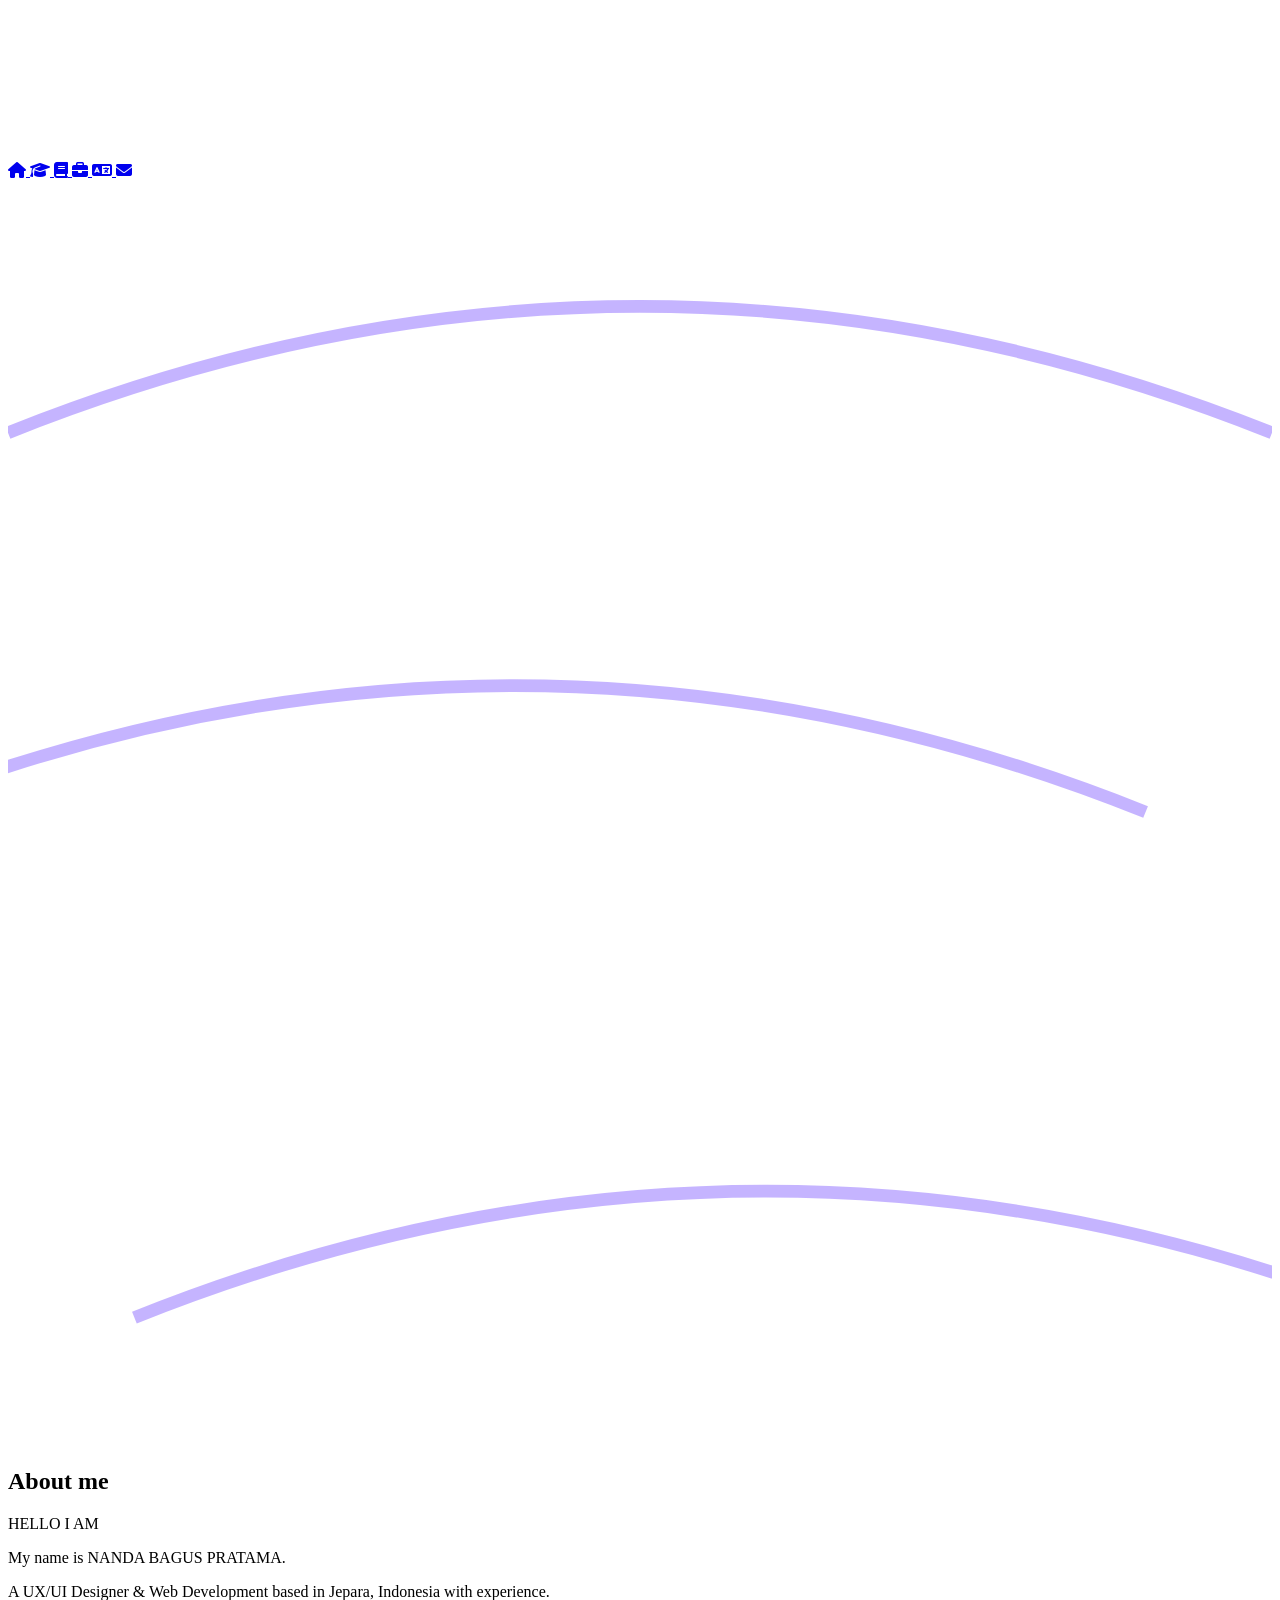
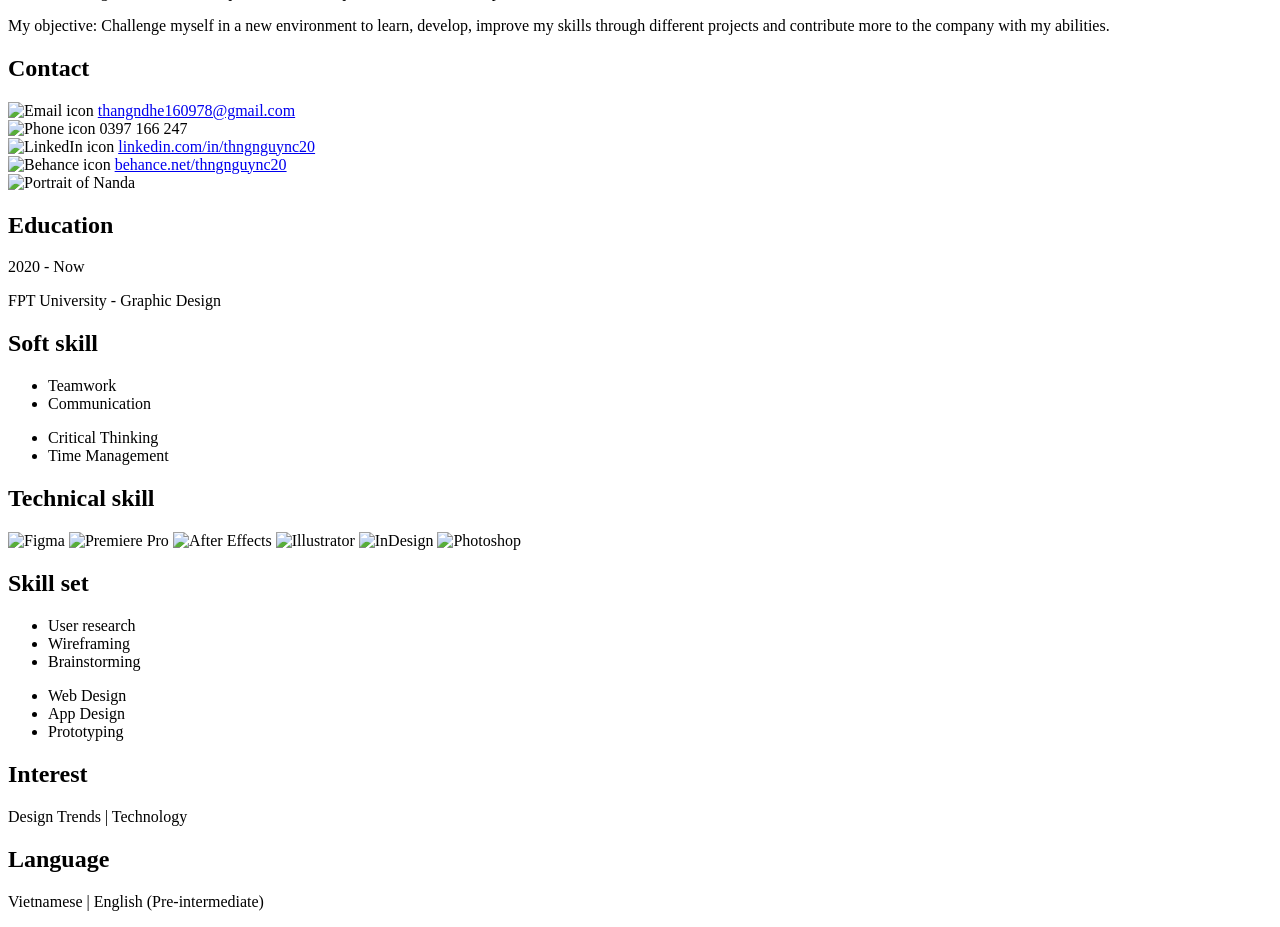
==== index.html @ f85db5e6 "Portofolio-Nanda" ====
<!DOCTYPE html>
<html lang="id">

<head>
    <meta charset="UTF-8">
    <meta name="viewport" content="width=device-width, initial-scale=1.0">
    <title>Portfolio - Nanda Bagus Pratama</title>

    <link rel="preconnect" href="https://fonts.googleapis.com">
    <link rel="preconnect" href="https://fonts.gstatic.com" crossorigin>
    <link href="https://fonts.googleapis.com/css2?family=Poppins:wght@400;600;700&display=swap" rel="stylesheet">
    <link rel="stylesheet" href="https://cdnjs.cloudflare.com/ajax/libs/font-awesome/6.4.0/css/all.min.css">

    <link rel="stylesheet" href="CSS/style.css">
</head>

<body>

    <!-- Background Interaktif -->
    <canvas id="bg-canvas"></canvas>
    <div class="cursor-glow" id="cursorGlow"></div>

    <div class="app-layout">

        <aside class="sidebar-wrapper">
            <nav class="vertical-navbar">
                <a href="#" class="nav-item active" title="Home">
                    <i class="fa-solid fa-house"></i>
                </a>
                <a href="#" class="nav-item" title="Skills">
                    <i class="fa-solid fa-graduation-cap"></i>
                </a>
                <a href="#" class="nav-item" title="Education">
                    <i class="fa-solid fa-book"></i>
                </a>
                <a href="#" class="nav-item" title="Portfolio">
                    <i class="fa-solid fa-briefcase"></i>
                </a>
                <a href="#" class="nav-item" title="Languages">
                    <i class="fa-solid fa-language"></i>
                </a>
                <a href="#" class="nav-item" title="Contact">
                    <i class="fa-solid fa-envelope"></i>
                </a>
            </nav>
        </aside>

        <main class="main-content">

            <svg class="line-lines" viewBox="0 0 100 100" preserveAspectRatio="none">
                <path d="M0,20 Q50,0 100,20" stroke="rgba(110, 68, 255, 0.4)" fill="none" />
                <path d="M10,90 Q60,70 110,90" stroke="rgba(110, 68, 255, 0.4)" fill="none" />
                <path d="M-10,50 Q40,30 90,50" stroke="rgba(110, 68, 255, 0.4)" fill="none" />
            </svg>

            <section class="section-about">
                <div class="content-wrapper">
                    <div class="left-col">
                        <h1 class="header-pill">About me</h1>
                        <p>HELLO I AM</p>
                        <p>My name is <span class="highlight">NANDA BAGUS PRATAMA.</span></p>
                        <p>A <span class="highlight">UX/UI Designer & Web Development
                            </span> based in Jepara, Indonesia with experience.</p>
                        <p>My objective: <span class="highlight">Challenge myself</span> in a new environment to learn,
                            develop, improve my skills through different projects and contribute more to the company
                            with my abilities.</p>

                        <h2 class="sub-header">Contact</h2>
                        <div class="contact-grid">
                            <div class="contact-item">
                                <img src="https://img.icons8.com/material-outlined/24/ffffff/gmail.png"
                                    alt="Email icon">
                                <a href="mailto:thangndhe160978@gmail.com">thangndhe160978@gmail.com</a>
                            </div>
                            <div class="contact-item">
                                <img src="https://img.icons8.com/material-outlined/24/ffffff/phone.png"
                                    alt="Phone icon">
                                <span>0397 166 247</span>
                            </div>
                            <div class="contact-item">
                                <img src="https://img.icons8.com/material-outlined/24/ffffff/linkedin.png"
                                    alt="LinkedIn icon">
                                <a href="https://linkedin.com/in/thngnguync20">linkedin.com/in/thngnguync20</a>
                            </div>
                            <div class="contact-item">
                                <img src="https://img.icons8.com/material-outlined/24/ffffff/behance.png"
                                    alt="Behance icon">
                                <a href="https://behance.net/thngnguync20">behance.net/thngnguync20</a>
                            </div>
                        </div>
                    </div>

                    <div class="right-col">
                        <div class="portrait-container">
                            <img src="IJASAHNANDAFOTO.JPEG" alt="Portrait of Nanda">
                            <div class="shine-layer"></div>
                        </div>
                    </div>
                </div>
            </section>

            <section class="section-skills">
                <div class="violet-pill-bg">
                    <div class="skill-content-wrapper">
                        <div class="skill-group education">
                            <div class="skill-header">
                                <h2 class="section-title">Education</h2>
                                <div class="timeline">2020 - Now</div>
                            </div>
                            <p>FPT University - Graphic Design</p>
                        </div>

                        <div class="skill-group soft-skill">
                            <h2 class="section-title">Soft skill</h2>
                            <div class="skill-list-columns">
                                <ul>
                                    <li>Teamwork</li>
                                    <li>Communication</li>
                                </ul>
                                <ul>
                                    <li>Critical Thinking</li>
                                    <li>Time Management</li>
                                </ul>
                            </div>
                        </div>

                        <div class="skill-group technical-skill">
                            <h2 class="section-title">Technical skill</h2>
                            <div class="icon-grid">
                                <img src="https://upload.wikimedia.org/wikipedia/commons/3/33/Figma-logo.svg"
                                    alt="Figma">
                                <img src="https://upload.wikimedia.org/wikipedia/commons/d/dd/Adobe_Premiere_Pro_CC_icon_%282013-2020%29.svg"
                                    alt="Premiere Pro">
                                <img src="https://upload.wikimedia.org/wikipedia/commons/1/13/Adobe_After_Effects_CC_icon_%282013-2020%29.svg"
                                    alt="After Effects">
                                <img src="https://upload.wikimedia.org/wikipedia/commons/f/fb/Adobe_Illustrator_CC_icon_%282013-2020%29.svg"
                                    alt="Illustrator">
                                <img src="https://upload.wikimedia.org/wikipedia/commons/c/cb/Adobe_InDesign_CC_icon_%282013-2020%29.svg"
                                    alt="InDesign">
                                <img src="https://upload.wikimedia.org/wikipedia/commons/a/af/Adobe_Photoshop_CC_icon_%282013-2020%29.svg"
                                    alt="Photoshop">
                            </div>
                        </div>

                        <div class="skill-group skill-set">
                            <h2 class="section-title">Skill set</h2>
                            <div class="skill-list-columns">
                                <ul>
                                    <li>User research</li>
                                    <li>Wireframing</li>
                                    <li>Brainstorming</li>
                                </ul>
                                <ul>
                                    <li>Web Design</li>
                                    <li>App Design</li>
                                    <li>Prototyping</li>
                                </ul>
                            </div>
                        </div>

                        <div class="skill-group interest">
                            <h2 class="section-title">Interest</h2>
                            <div class="tag-row">
                                <span>Design Trends</span>
                                <span>|</span>
                                <span>Technology</span>
                            </div>
                        </div>

                        <div class="skill-group language">
                            <h2 class="section-title">Language</h2>
                            <p>Vietnamese | English (Pre-intermediate)</p>
                        </div>
                    </div>
                </div>
            </section>

        </main>
    </div>

    <script src="JS/background.js"></script>
</body>

</html>
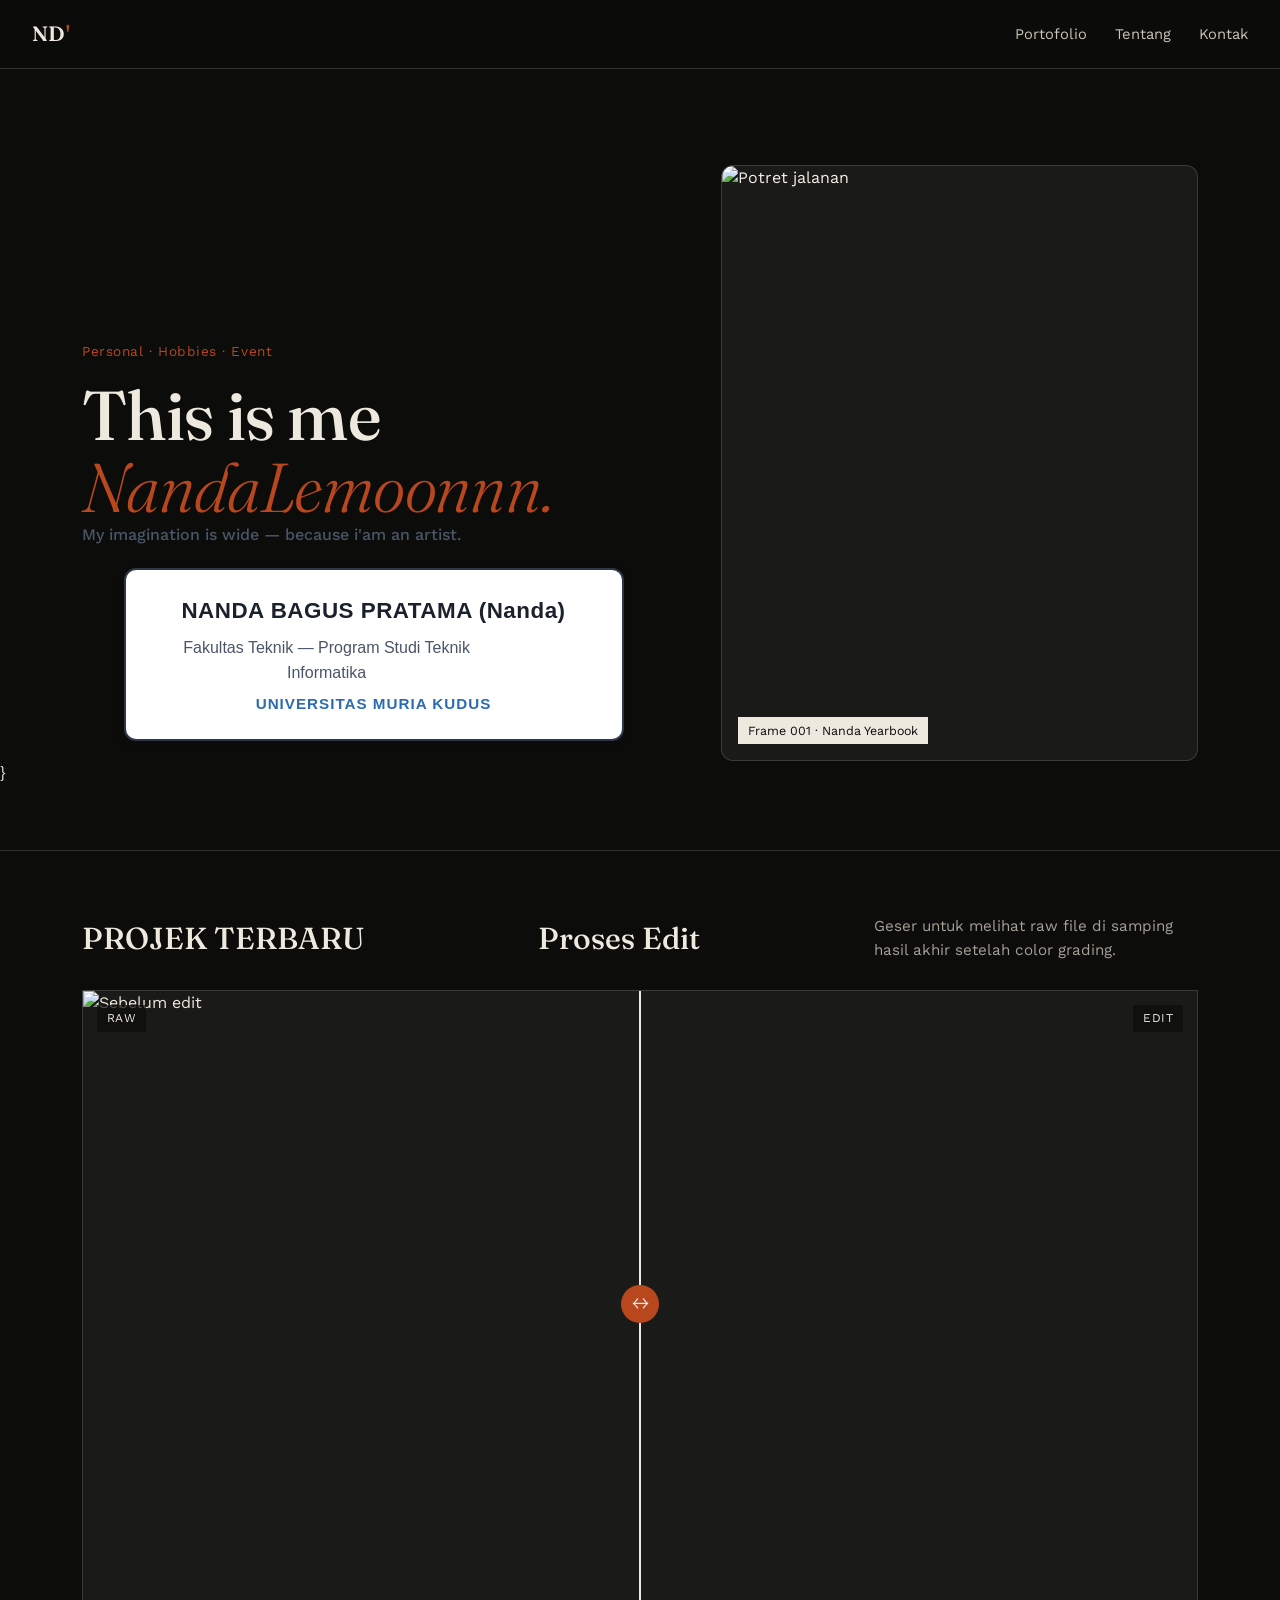
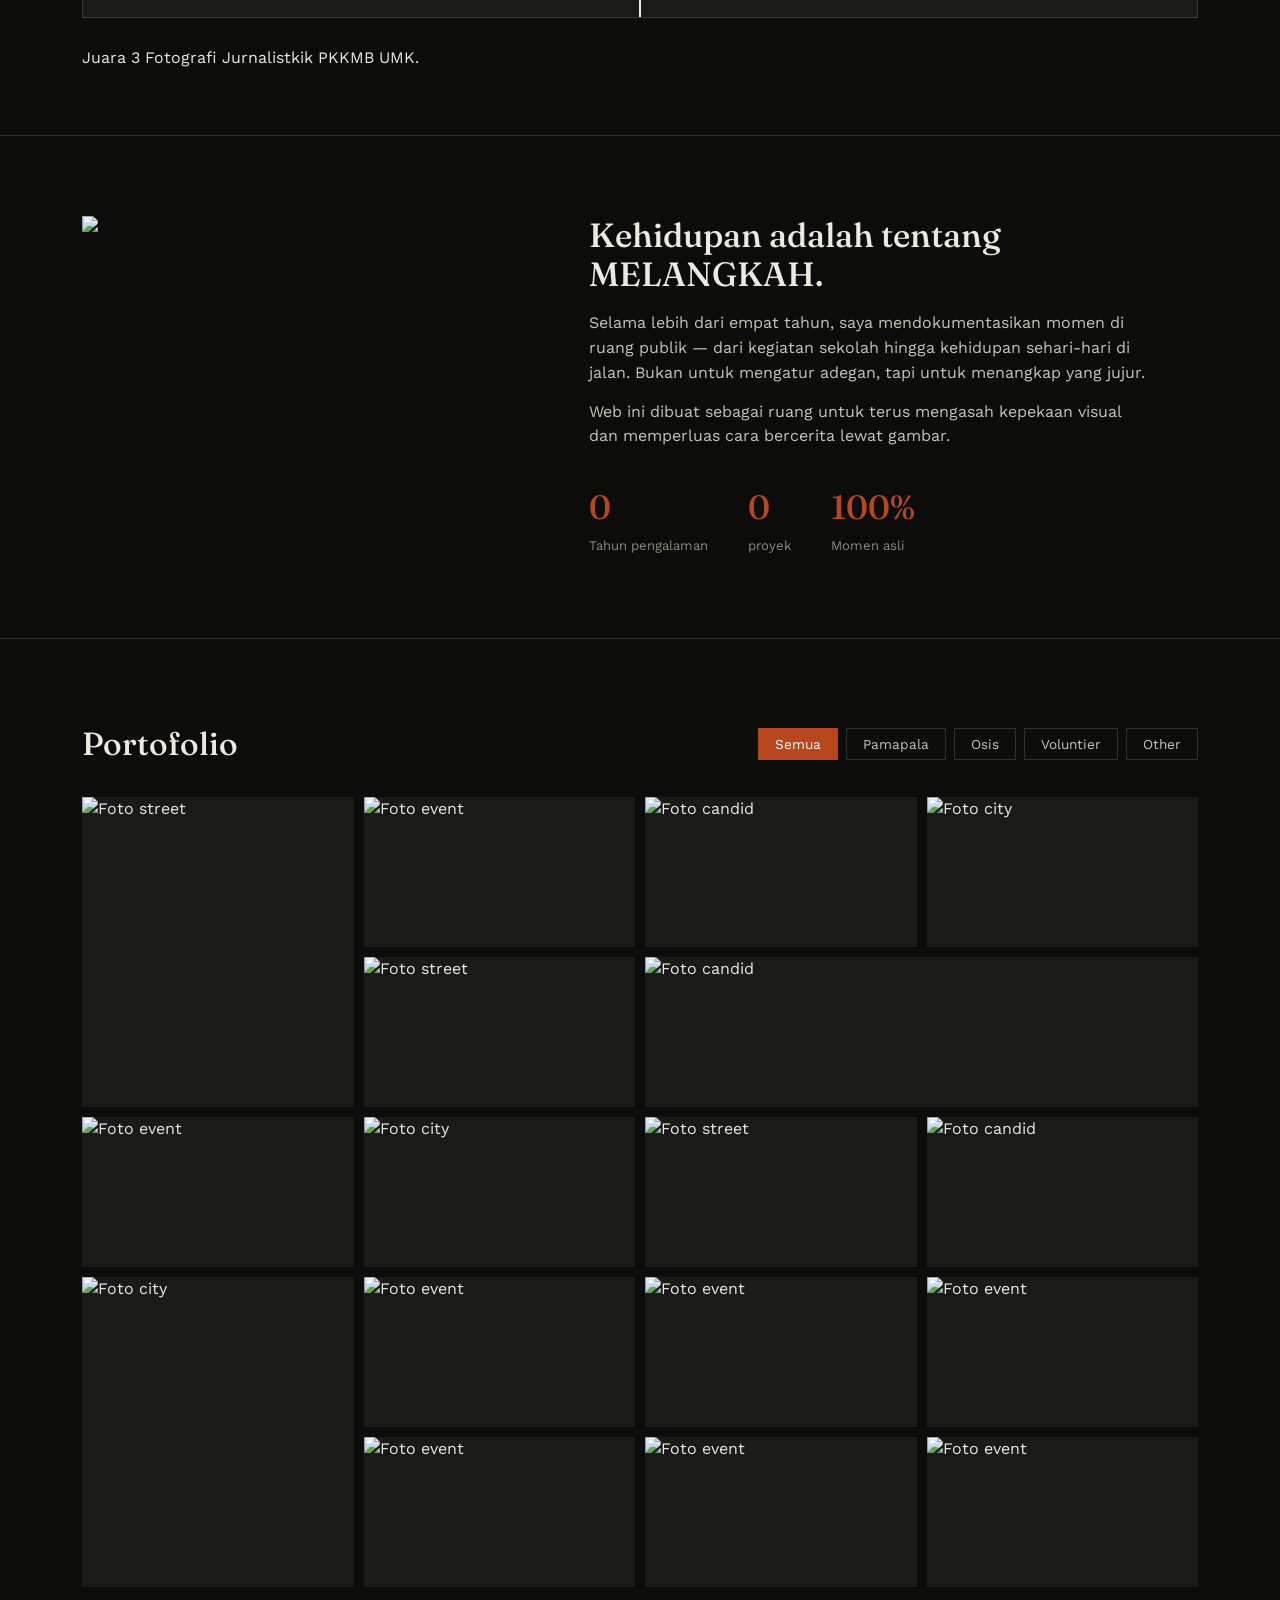
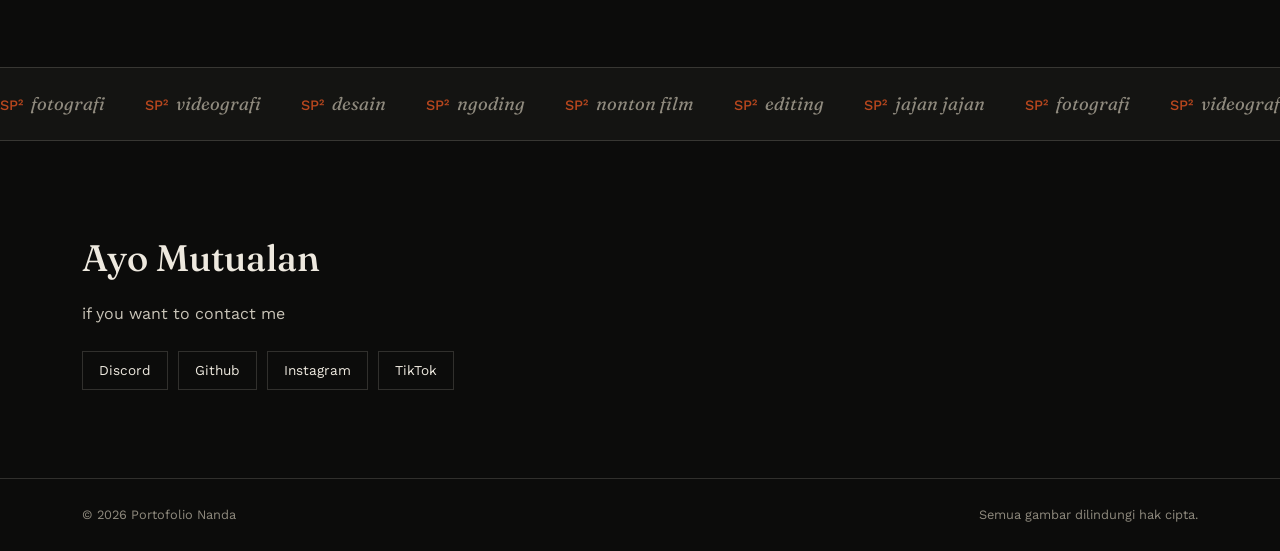
==== commit f83cc69f: "Update index.html" ====
--- a/index.html
+++ b/index.html
@@ -1,184 +1,543 @@
 <!DOCTYPE html>
 <html lang="id">
-
 <head>
-    <meta charset="UTF-8">
-    <meta name="viewport" content="width=device-width, initial-scale=1.0">
-    <title>Portfolio - Nanda Bagus Pratama</title>
-
-    <link rel="preconnect" href="https://fonts.googleapis.com">
-    <link rel="preconnect" href="https://fonts.gstatic.com" crossorigin>
-    <link href="https://fonts.googleapis.com/css2?family=Poppins:wght@400;600;700&display=swap" rel="stylesheet">
-    <link rel="stylesheet" href="https://cdnjs.cloudflare.com/ajax/libs/font-awesome/6.4.0/css/all.min.css">
-
-    <link rel="stylesheet" href="CSS/style.css">
+<link rel="stylesheet" href="style.css">
+<meta charset="UTF-8">
+<meta name="viewport" content="width=device-width, initial-scale=1, viewport-fit=cover">
+<title>Portofolio Nanda</title>
+<link rel="preconnect" href="https://fonts.googleapis.com">
+<link rel="preconnect" href="https://fonts.gstatic.com" crossorigin>
+<link href="https://fonts.googleapis.com/css2?family=Fraunces:opsz,wght@9..144,300;9..144,500;9..144,600&family=Work+Sans:wght@400;500;600&display=swap" rel="stylesheet">
+<style>
+.container::after {
+  content: "";
+  position: absolute;
+  top: 0;
+  left: 0;
+  width: 100%;
+  height: 100%;
+  pointer-events: none;
+  background: radial-gradient(
+      circle at 80% 70%,
+      rgba(255, 255, 255, 0.08) 0%,
+      transparent 40%
+    ),
+    repeating-linear-gradient(
+      0deg,
+      transparent,
+      transparent 50px,
+      rgba(255, 255, 255, 0.03) 50px,
+      rgba(255, 255, 255, 0.03) 52px,
+      transparent 52px,
+      transparent 60px
+    ),
+    repeating-linear-gradient(
+      90deg,
+      transparent,
+      transparent 50px,
+      rgba(255, 255, 255, 0.03) 50px,
+      rgba(255, 255, 255, 0.03) 52px,
+      transparent 52px,
+      transparent 60px
+    );
+  box-shadow:
+    75px 125px 1px rgba(255, 255, 255, 0.6),
+    275px 225px 2px rgba(255, 255, 255, 0.8),
+    475px 325px 3px rgba(255, 255, 255, 0.7),
+    675px 175px 1px rgba(255, 255, 255, 0.9),
+    875px 275px 2px rgba(255, 255, 255, 0.6),
+    125px 375px 3px rgba(255, 255, 255, 0.8);
+}
+
+  :root{
+    --bg:#0c0c0b;
+    --bg-2:#141412;
+    --paper:#eee9df;
+    --ink:#0c0c0b;
+    --rust:#b8471e;
+    --line: rgba(238,233,223,0.16);
+    --serif: 'Fraunces', serif;
+    --sans: 'Work Sans', sans-serif;
+    box-sizing: border-box;
+    padding-top: env(safe-area-inset-top, 0px);
+    padding-bottom: env(safe-area-inset-bottom, 0px);
+  }
+  *{box-sizing:inherit; margin:0; padding:0;}
+  html{scroll-behavior:smooth; scroll-padding-top: env(safe-area-inset-top, 0px);}
+  body{
+    background:var(--bg);
+    color:var(--paper);
+    font-family:var(--sans);
+    font-size:16px;
+    line-height:1.55;
+    overflow-x:hidden;
+  }
+  img{max-width:100%; display:block;}
+  a{color:inherit; text-decoration:none;}
+
+  .wrap{max-width:1180px; margin:0 auto; padding:0 32px;}
+  @media (max-width:640px){ .wrap{padding:0 20px;} }
+
+  /* NAV */
+  header.nav{
+    position:sticky; top:0; z-index:40;
+    background:rgba(12,12,11,0.86);
+    backdrop-filter:blur(8px);
+    border-bottom:1px solid var(--line);
+  }
+  .nav-inner{
+    display:flex; align-items:center; justify-content:space-between;
+    padding:18px 32px;
+  }
+  .mark{font-family:var(--serif); font-weight:600; font-size:1.3rem; letter-spacing:0.02em;}
+  .mark span{color:var(--rust);}
+  nav.links{display:flex; gap:28px; font-size:0.92rem; color:#c9c4b8;}
+  nav.links a{transition:color .2s;}
+  nav.links a:hover{color:var(--paper);}
+  @media (max-width:640px){ nav.links{gap:16px; font-size:0.82rem;} }
+
+  /* HERO */
+  .hero{
+    padding:96px 0 64px;
+    border-bottom:1px solid var(--line);
+  }
+  .hero-grid{
+    display:grid; grid-template-columns:1.1fr 0.9fr; gap:56px; align-items:end;
+  }
+  @media (max-width:860px){ .hero-grid{grid-template-columns:1fr; gap:32px;} }
+  .kicker{
+    font-size:0.85rem; color:var(--rust); letter-spacing:0.04em; margin-bottom:18px;
+  }
+  h1.headline{
+    font-family:var(--serif);
+    font-weight:500;
+    font-size:clamp(2.4rem, 5.4vw, 4.4rem);
+    line-height:1.03;
+    letter-spacing:-0.01em;
+  }
+  h1.headline em{font-style:italic; color:var(--rust); font-weight:300;}
+  .hero-sub{
+    max-width:38ch; color:#c9c4b8; font-size:1.05rem; margin-top:22px;
+  }
+  .hero-photo{
+    position:relative; aspect-ratio:4/5; overflow:hidden; background:#1a1a18;
+    border:1px solid var(--line);
+  }
+  .hero-photo img{width:100%; height:100%; object-fit:cover; filter:grayscale(0.15) contrast(1.05);}
+  .hero-photo .cap{
+    position:absolute; left:16px; bottom:16px; font-size:0.78rem; color:#0c0c0b;
+    background:var(--paper); padding:4px 10px;
+  }
+
+  /* BEFORE / AFTER */
+  .ba-section{padding:64px 0; border-bottom:1px solid var(--line);}
+  .ba-head{display:flex; justify-content:space-between; align-items:flex-end; gap:24px; margin-bottom:28px; flex-wrap:wrap;}
+  .ba-head h2{font-family:var(--serif); font-weight:500; font-size:1.9rem;}
+  .ba-head p{color:#a6a196; max-width:36ch; font-size:0.95rem;}
+  .ba-slider{
+    position:relative; width:100%; aspect-ratio:16/9; overflow:hidden;
+    border:1px solid var(--line); cursor:ew-resize; user-select:none; background:#1a1a18;
+  }
+  .ba-slider img{position:absolute; inset:0; width:100%; height:100%; object-fit:cover;}
+  .ba-slider .after-img{clip-path:inset(0 0 0 50%);}
+  .ba-handle{
+    position:absolute; top:0; bottom:0; left:50%; width:2px; background:var(--paper);
+    transform:translateX(-1px);
+  }
+  .ba-handle::after{
+    content:'↔'; position:absolute; top:50%; left:50%; transform:translate(-50%,-50%);
+    width:38px; height:38px; border-radius:50%; background:var(--rust); color:var(--paper);
+    display:flex; align-items:center; justify-content:center; font-size:1rem;
+  }
+  .ba-tag{position:absolute; top:14px; font-size:0.75rem; letter-spacing:0.04em; background:rgba(12,12,11,0.7); padding:4px 10px;}
+  .ba-tag.before{left:14px;}
+  .ba-tag.after{right:14px;}
+
+  /* ABOUT */
+  .about{padding:80px 0; border-bottom:1px solid var(--line);}
+  .about-grid{display:grid; grid-template-columns:0.85fr 1.15fr; gap:56px;}
+  @media (max-width:860px){ .about-grid{grid-template-columns:1fr;} }
+  .about h2{font-family:var(--serif); font-weight:500; font-size:2.1rem; line-height:1.15; margin-bottom:18px;}
+  .about p{color:#c9c4b8; margin-bottom:14px; max-width:56ch;}
+  .stats{display:flex; gap:40px; margin-top:32px; flex-wrap:wrap;}
+  .stat b{display:block; font-family:var(--serif); font-size:2.1rem; color:var(--rust); font-weight:500;}
+  .stat span{font-size:0.82rem; color:#8f8a7e;}
+
+  /* GALLERY */
+  .gallery{padding:80px 0;}
+  .gal-head{display:flex; justify-content:space-between; align-items:center; margin-bottom:28px; flex-wrap:wrap; gap:18px;}
+  .gal-head h2{font-family:var(--serif); font-weight:500; font-size:2rem;}
+  .filters{display:flex; gap:8px; flex-wrap:wrap;}
+  .filters button{
+    font-family:var(--sans); font-size:0.85rem; color:#c9c4b8; background:transparent;
+    border:1px solid var(--line); padding:7px 16px; cursor:pointer; transition:all .2s;
+  }
+  .filters button:hover{border-color:var(--rust); color:var(--paper);}
+  .filters button.active{background:var(--rust); border-color:var(--rust); color:#fff;}
+  .grid{
+    display:grid; grid-template-columns:repeat(4, 1fr); grid-auto-rows:150px; gap:10px;
+  }
+  @media (max-width:860px){ .grid{grid-template-columns:repeat(2, 1fr); grid-auto-rows:130px;} }
+  .cell{position:relative; overflow:hidden; background:#1a1a18;}
+  .cell img{width:100%; height:100%; object-fit:cover; transition:transform .5s ease;}
+  .cell:hover img{transform:scale(1.06);}
+  .cell.tall{grid-row:span 2;}
+  .cell.wide{grid-column:span 2;}
+  .cell .tag{
+    position:absolute; left:10px; bottom:10px; font-size:0.7rem; letter-spacing:0.03em;
+    background:rgba(12,12,11,0.72); padding:3px 9px; opacity:0; transition:opacity .2s;
+  }
+  .cell:hover .tag{opacity:1;}
+
+  /* MARQUEE */
+  .marquee-wrap{border-top:1px solid var(--line); border-bottom:1px solid var(--line); padding:22px 0; overflow:hidden; background:var(--bg-2);}
+  .marquee{display:flex; gap:40px; white-space:nowrap; animation:scroll 28s linear infinite; width:max-content;}
+  .marquee span{font-family:var(--serif); font-style:italic; font-size:1.15rem; color:#8f8a7e;}
+  .marquee span b{color:var(--rust); font-style:normal; font-family:var(--sans); font-weight:500; font-size:0.9rem; margin-right:8px;}
+  @keyframes scroll{ from{transform:translateX(0);} to{transform:translateX(-50%);} }
+  @media (prefers-reduced-motion: reduce){ .marquee{animation:none;} }
+
+  /* CONTACT */
+  .contact{padding:88px 0;}
+  .contact-grid{display:grid; grid-template-columns:1fr 1fr; gap:56px;}
+  @media (max-width:860px){ .contact-grid{grid-template-columns:1fr;} }
+  .contact h2{font-family:var(--serif); font-weight:500; font-size:2.3rem; margin-bottom:16px;}
+  .contact p{color:#c9c4b8; max-width:42ch; margin-bottom:24px;}
+  .socials{display:flex; gap:10px; flex-wrap:wrap;}
+  .socials a{
+    border:1px solid var(--line); padding:8px 16px; font-size:0.85rem; transition:all .2s;
+  }
+  .socials a:hover{border-color:var(--rust); color:var(--rust);}
+  form{display:flex; flex-direction:column; gap:14px;}
+  form input, form textarea{
+    background:transparent; border:none; border-bottom:1px solid var(--line);
+    color:var(--paper); font-family:var(--sans); font-size:0.95rem; padding:10px 2px;
+    outline:none; transition:border-color .2s;
+  }
+  form input:focus, form textarea:focus{border-color:var(--rust);}
+  form textarea{resize:vertical; min-height:70px;}
+  form button{
+    margin-top:10px; align-self:flex-start; background:var(--rust); color:#fff; border:none;
+    padding:12px 26px; font-family:var(--sans); font-size:0.9rem; cursor:pointer; transition:background .2s;
+  }
+  form button:hover{background:#9c3a17;}
+  .form-note{font-size:0.82rem; color:#8f8a7e; margin-top:8px;}
+
+  footer{border-top:1px solid var(--line); padding:26px 0; font-size:0.8rem; color:#8f8a7e;}
+  .footer-inner{display:flex; justify-content:space-between; flex-wrap:wrap; gap:10px;}
+
+  :focus-visible{outline:2px solid var(--rust); outline-offset:2px;}
+</style>
 </head>
-
 <body>
 
-    <!-- Background Interaktif -->
-    <canvas id="bg-canvas"></canvas>
-    <div class="cursor-glow" id="cursorGlow"></div>
-
-    <div class="app-layout">
-
-        <aside class="sidebar-wrapper">
-            <nav class="vertical-navbar">
-                <a href="#" class="nav-item active" title="Home">
-                    <i class="fa-solid fa-house"></i>
-                </a>
-                <a href="#" class="nav-item" title="Skills">
-                    <i class="fa-solid fa-graduation-cap"></i>
-                </a>
-                <a href="#" class="nav-item" title="Education">
-                    <i class="fa-solid fa-book"></i>
-                </a>
-                <a href="#" class="nav-item" title="Portfolio">
-                    <i class="fa-solid fa-briefcase"></i>
-                </a>
-                <a href="#" class="nav-item" title="Languages">
-                    <i class="fa-solid fa-language"></i>
-                </a>
-                <a href="#" class="nav-item" title="Contact">
-                    <i class="fa-solid fa-envelope"></i>
-                </a>
-            </nav>
-        </aside>
-
-        <main class="main-content">
-
-            <svg class="line-lines" viewBox="0 0 100 100" preserveAspectRatio="none">
-                <path d="M0,20 Q50,0 100,20" stroke="rgba(110, 68, 255, 0.4)" fill="none" />
-                <path d="M10,90 Q60,70 110,90" stroke="rgba(110, 68, 255, 0.4)" fill="none" />
-                <path d="M-10,50 Q40,30 90,50" stroke="rgba(110, 68, 255, 0.4)" fill="none" />
-            </svg>
-
-            <section class="section-about">
-                <div class="content-wrapper">
-                    <div class="left-col">
-                        <h1 class="header-pill">About me</h1>
-                        <p>HELLO I AM</p>
-                        <p>My name is <span class="highlight">NANDA BAGUS PRATAMA.</span></p>
-                        <p>A <span class="highlight">UX/UI Designer & Web Development
-                            </span> based in Jepara, Indonesia with experience.</p>
-                        <p>My objective: <span class="highlight">Challenge myself</span> in a new environment to learn,
-                            develop, improve my skills through different projects and contribute more to the company
-                            with my abilities.</p>
-
-                        <h2 class="sub-header">Contact</h2>
-                        <div class="contact-grid">
-                            <div class="contact-item">
-                                <img src="https://img.icons8.com/material-outlined/24/ffffff/gmail.png"
-                                    alt="Email icon">
-                                <a href="mailto:thangndhe160978@gmail.com">thangndhe160978@gmail.com</a>
-                            </div>
-                            <div class="contact-item">
-                                <img src="https://img.icons8.com/material-outlined/24/ffffff/phone.png"
-                                    alt="Phone icon">
-                                <span>0397 166 247</span>
-                            </div>
-                            <div class="contact-item">
-                                <img src="https://img.icons8.com/material-outlined/24/ffffff/linkedin.png"
-                                    alt="LinkedIn icon">
-                                <a href="https://linkedin.com/in/thngnguync20">linkedin.com/in/thngnguync20</a>
-                            </div>
-                            <div class="contact-item">
-                                <img src="https://img.icons8.com/material-outlined/24/ffffff/behance.png"
-                                    alt="Behance icon">
-                                <a href="https://behance.net/thngnguync20">behance.net/thngnguync20</a>
-                            </div>
-                        </div>
-                    </div>
-
-                    <div class="right-col">
-                        <div class="portrait-container">
-                            <img src="IJASAHNANDAFOTO.JPEG" alt="Portrait of Nanda">
-                            <div class="shine-layer"></div>
-                        </div>
-                    </div>
-                </div>
-            </section>
-
-            <section class="section-skills">
-                <div class="violet-pill-bg">
-                    <div class="skill-content-wrapper">
-                        <div class="skill-group education">
-                            <div class="skill-header">
-                                <h2 class="section-title">Education</h2>
-                                <div class="timeline">2020 - Now</div>
-                            </div>
-                            <p>FPT University - Graphic Design</p>
-                        </div>
-
-                        <div class="skill-group soft-skill">
-                            <h2 class="section-title">Soft skill</h2>
-                            <div class="skill-list-columns">
-                                <ul>
-                                    <li>Teamwork</li>
-                                    <li>Communication</li>
-                                </ul>
-                                <ul>
-                                    <li>Critical Thinking</li>
-                                    <li>Time Management</li>
-                                </ul>
-                            </div>
-                        </div>
-
-                        <div class="skill-group technical-skill">
-                            <h2 class="section-title">Technical skill</h2>
-                            <div class="icon-grid">
-                                <img src="https://upload.wikimedia.org/wikipedia/commons/3/33/Figma-logo.svg"
-                                    alt="Figma">
-                                <img src="https://upload.wikimedia.org/wikipedia/commons/d/dd/Adobe_Premiere_Pro_CC_icon_%282013-2020%29.svg"
-                                    alt="Premiere Pro">
-                                <img src="https://upload.wikimedia.org/wikipedia/commons/1/13/Adobe_After_Effects_CC_icon_%282013-2020%29.svg"
-                                    alt="After Effects">
-                                <img src="https://upload.wikimedia.org/wikipedia/commons/f/fb/Adobe_Illustrator_CC_icon_%282013-2020%29.svg"
-                                    alt="Illustrator">
-                                <img src="https://upload.wikimedia.org/wikipedia/commons/c/cb/Adobe_InDesign_CC_icon_%282013-2020%29.svg"
-                                    alt="InDesign">
-                                <img src="https://upload.wikimedia.org/wikipedia/commons/a/af/Adobe_Photoshop_CC_icon_%282013-2020%29.svg"
-                                    alt="Photoshop">
-                            </div>
-                        </div>
-
-                        <div class="skill-group skill-set">
-                            <h2 class="section-title">Skill set</h2>
-                            <div class="skill-list-columns">
-                                <ul>
-                                    <li>User research</li>
-                                    <li>Wireframing</li>
-                                    <li>Brainstorming</li>
-                                </ul>
-                                <ul>
-                                    <li>Web Design</li>
-                                    <li>App Design</li>
-                                    <li>Prototyping</li>
-                                </ul>
-                            </div>
-                        </div>
-
-                        <div class="skill-group interest">
-                            <h2 class="section-title">Interest</h2>
-                            <div class="tag-row">
-                                <span>Design Trends</span>
-                                <span>|</span>
-                                <span>Technology</span>
-                            </div>
-                        </div>
-
-                        <div class="skill-group language">
-                            <h2 class="section-title">Language</h2>
-                            <p>Vietnamese | English (Pre-intermediate)</p>
-                        </div>
-                    </div>
-                </div>
-            </section>
-
-        </main>
-    </div>
-
-    <script src="JS/background.js"></script>
+<header class="nav">
+  <div class="nav-inner">
+    <div class="mark">ND<span>'</span></div>
+    <nav class="links">
+      <a href="#gallery">Portofolio</a>
+      <a href="#about">Tentang</a>
+      <a href="#contact">Kontak</a>
+    </nav>
+  </div>
+</header>
+
+<section class="hero">
+  <div class="wrap hero-grid">
+    <div>
+      <div class="kicker">Personal · Hobbies · Event</div>
+      <h1 class="headline">This is me <em>NandaLemoonnn.</em></h1>
+      <p class="hero-sub">My imagination is wide — because i'am an artist.</p>
+<div class="hero-card">
+  <h1 class="hero-title">NANDA BAGUS PRATAMA (Nanda)</h1>
+  <p class="hero-sub">Fakultas Teknik — Program Studi Teknik Informatika</p>
+  <p class="hero-institution">UNIVERSITAS MURIA KUDUS</p>
+</div>
+
+<style>
+  .hero-card {
+    border: 2px solid #2d3748;
+    border-radius: 12px;
+    padding: 24px 32px;
+    max-width: 500px;
+    margin: 20px auto;
+    background-color: #ffffff;
+    box-shadow: 0 4px 12px rgba(0, 0, 0, 0.08);
+    text-align: center;
+    font-family: 'Segoe UI', Tahoma, Geneva, Verdana, sans-serif;
+  }
+
+  .hero-title {
+    font-size: 1.4rem;
+    font-weight: 700;
+    color: #1a202c;
+    margin: 0 0 8px 0;
+    letter-spacing: 0.5px;
+  }
+
+  .hero-sub {
+    font-size: 1rem;
+    color: #4a5568;
+    margin: 0 0 6px 0;
+    font-weight: 500;
+  }
+
+  .hero-institution {
+    font-size: 0.95rem;
+    font-weight: 600;
+    color: #2b6cb0;
+    margin: 0;
+    text-transform: uppercase;
+    letter-spacing: 1px;
+  }
+
+  /* ANIMASI FOTO */
+  .hero-photo {
+    overflow: hidden;
+    border-radius: 12px;
+    opacity: 0;
+    transform: translateY(40px);
+    animation: photoEnter 0.9s ease-out forwards;
+    animation-delay: 0.2s;
+  }
+
+  .hero-photo img {
+    width: 100%;
+    display: block;
+    transition: transform 0.5s ease;
+  }
+
+  .hero-photo:hover img {
+    transform: scale(1.06);
+  }
+
+  @keyframes photoEnter {
+    from {
+      opacity: 0;
+      transform: translateY(40px) scale(0.97);
+    }
+    to {
+      opacity: 1;
+      transform: translateY(0) scale(1);
+    }
+  }
+
+  @media (prefers-reduced-motion: reduce) {
+    .hero-photo { animation: none; opacity: 1; transform: none; }
+    .hero-photo:hover img { transform: none; }
+  }
+</style>
+
+</style>
+    </div>
+    <div class="hero-photo">
+      <img src="24. NANDA BAGUS PRATAMA DSC07451.jpg" alt="Potret jalanan">
+      <span class="cap">Frame 001 · Nanda Yearbook</span>
+    </div>
+  </div>
+  }
+</section>
+
+<section class="ba-section">
+  <div class="wrap">
+    <div class="ba-head">
+      <h2>PROJEK TERBARU</h2>
+      <DIV><h2>Proses Edit</h2></DIV>
+      <p>Geser untuk melihat raw file di samping hasil akhir setelah color grading.</p>
+    </div>
+    <div class="ba-slider" id="baSlider">
+      <img src="projekraw.jpg" alt="Sebelum edit" class="before-img">
+      <img src="projekhasil.jpg" alt="Setelah edit" class="after-img" id="afterImg">
+      <span class="ba-tag before">RAW</span>
+      <span class="ba-tag after">EDIT</span>
+      <div class="ba-handle" id="baHandle"></div>
+    </div>
+  <div class="ba-head"></div>
+  <div> <p>Juara 3 Fotografi Jurnalistkik PKKMB UMK.</p></div>
+  </div>
+</section>
+
+<section class="about" id="about">
+  <div class="wrap about-grid">
+    <div>
+      <img src="MetaStudioPhoto-36 (1).jpg">
+    </div>
+    <div>
+      <h2>Kehidupan adalah tentang MELANGKAH.</h2>
+      <p>Selama lebih dari empat tahun, saya mendokumentasikan momen di ruang publik — dari kegiatan sekolah hingga kehidupan sehari-hari di jalan. Bukan untuk mengatur adegan, tapi untuk menangkap yang jujur.</p>
+      <p>Web ini dibuat sebagai ruang untuk terus mengasah kepekaan visual dan memperluas cara bercerita lewat gambar.</p>
+      <div class="stats">
+        <div class="stat"><b>0</b><span>Tahun pengalaman</span></div>
+        <div class="stat"><b>0</b><span>proyek</span></div>
+        <div class="stat"><b>100%</b><span>Momen asli</span></div>
+      </div>
+    </div>
+  </div>
+</section>
+
+<section class="gallery" id="gallery">
+  <div class="wrap">
+    <div class="gal-head">
+      <h2>Portofolio</h2>
+      <div class="filters" id="filters">
+        <button class="active" data-f="all">Semua</button>
+        <button data-f="street">Pamapala</button>
+        <button data-f="event">Osis</button>
+        <button data-f="candid">Voluntier</button>
+        <button data-f="city">Other</button>
+      </div>
+    </div>
+    <div class="grid" id="grid"></div>
+  </div>
+</section>
+
+<div class="marquee-wrap">
+  <div class="marquee" id="marquee"></div>
+</div>
+
+<section class="contact" id="contact">
+  <div class="wrap contact-grid">
+    <div>
+      <h2>Ayo Mutualan</h2>
+      <p>if you want to contact me</p>
+      <div class="socials">
+        <a href="https://discordapp.com/users/1521118479384711188" target="_blank" rel="noopener">Discord</a>
+        <a href="https://github.com/NdaaProject" target="_blank" rel="noopener">Github</a>
+        <a href="https://www.instagram.com/nda_avwxyz?stkn=cGRxeHR2cjY3OXRy" target="_blank" rel="noopener">Instagram</a>
+        <a href="https://tiktok.com/@ndaa_avwxyz" rel="noopener">TikTok</a>
+      </div>
+    </div>
+  </div>
+</section>
+
+<footer>
+  <div class="wrap footer-inner">
+    <span>© 2026 Portofolio Nanda</span>
+    <span>Semua gambar dilindungi hak cipta.</span>
+  </div>
+</footer>
+
+<script>
+  // Gallery data
+const photos = [
+  { seed: 'g1.jpg', cat: 'street', big: true },
+  { seed: 'g2.jpg', cat: 'event' },
+  { seed: 'g3.jpg', cat: 'candid' },
+  { seed: 'g4.jpg', cat: 'city' },
+  { seed: 'g5.jpg', cat: 'street' },
+  { seed: 'g6.jpg', cat: 'candid', wide: true },
+  { seed: 'g7.jpg', cat: 'event' },
+  { seed: 'g8.jpg', cat: 'city' },
+  { seed: 'g9.jpg', cat: 'street' },
+  { seed: 'g10.jpg', cat: 'candid' },
+  { seed: 'g11.jpg', cat: 'city', big: true },
+  { seed: 'g12.jpg', cat: 'event' },
+  { seed: 'g13.jpg', cat: 'event' },
+  { seed: 'g14.jpg', cat: 'event' },
+  { seed: 'g15.jpg', cat: 'event' },
+  { seed: 'g16.jpg', cat: 'event' },
+  { seed: 'g17.jpg', cat: 'event' },
+];
+
+const grid = document.getElementById('grid');
+
+function render(filter) {
+  grid.innerHTML = '';
+  photos
+    .filter(p => filter === 'all' || p.cat === filter)
+    .forEach(p => {
+      const cell = document.createElement('div');
+      cell.className = 'cell' + (p.big ? ' tall' : '') + (p.wide ? ' wide' : '');
+      
+      // Langsung panggil ${p.seed} karena file g1.jpg dst sejajar dengan index.html
+      cell.innerHTML = `
+        <img src="${p.seed}" loading="lazy" alt="Foto ${p.cat}">
+        <span class="tag">${p.cat}</span>
+      `;
+      
+      grid.appendChild(cell);
+    });
+}
+
+// Panggil fungsi render
+render('all');
+  render('all');
+  document.getElementById('filters').addEventListener('click', e => {
+    if(e.target.tagName !== 'BUTTON') return;
+    document.querySelectorAll('.filters button').forEach(b => b.classList.remove('active'));
+    e.target.classList.add('active');
+    render(e.target.dataset.f);
+  });
+
+  // Before/after slider
+  const slider = document.getElementById('baSlider');
+  const afterImg = document.getElementById('afterImg');
+  const handle = document.getElementById('baHandle');
+  function setPos(x){
+    const rect = slider.getBoundingClientRect();
+    let pct = ((x - rect.left) / rect.width) * 100;
+    pct = Math.max(0, Math.min(100, pct));
+    afterImg.style.clipPath = `inset(0 0 0 ${pct}%)`;
+    handle.style.left = pct + '%';
+  }
+  let dragging = false;
+  slider.addEventListener('pointerdown', e => { dragging = true; setPos(e.clientX); });
+  window.addEventListener('pointermove', e => { if(dragging) setPos(e.clientX); });
+  window.addEventListener('pointerup', () => dragging = false);
+
+  // Marquee
+  const words = ['fotografi','videografi','desain','ngoding','nonton film','editing','jajan jajan'];
+  const marquee = document.getElementById('marquee');
+  const line = words.map(w => `<span><b>SP²</b>${w}</span>`).join('');
+  marquee.innerHTML = line + line;
+
+  // Contact form (no backend — demo only)
+  document.getElementById('contactForm').addEventListener('submit', e => {
+    e.preventDefault();
+    document.getElementById('formNote').textContent = 'Pesan terkirim. Saya akan menghubungi Anda dalam 1×24 jam.';
+    e.target.reset();
+  });
+</script>
+
+<audio id="music" loop preload="auto">
+  <source src="audio.mp3" type="audio/mpeg">
+  Your browser does not support the audio element.
+</audio>
+<script>
+  const backgroundMusic = document.getElementById('music');
+  backgroundMusic.volume = 0.35;
+  let musicStarting = false;
+  let musicStarted = false;
+
+  const startAfterInteraction = () => {
+    document.removeEventListener('pointerdown', startAfterInteraction);
+    document.removeEventListener('keydown', startAfterInteraction);
+    startBackgroundMusic();
+  };
+
+  const waitForInteraction = () => {
+    document.addEventListener('pointerdown', startAfterInteraction, { once: true });
+    document.addEventListener('keydown', startAfterInteraction, { once: true });
+  };
+
+  function startBackgroundMusic() {
+    if (musicStarted || musicStarting) return;
+
+    musicStarting = true;
+    backgroundMusic.play()
+      .then(() => {
+        musicStarted = true;
+      })
+      .catch(error => {
+        console.warn('Musik tidak dapat diputar:', error);
+        waitForInteraction();
+      })
+      .finally(() => {
+        musicStarting = false;
+      });
+  }
+
+  startBackgroundMusic();
+</script>
 </body>
-
-</html>+</html>
--- a/style.css
+++ b/style.css
@@ -0,0 +1,346 @@
+/* ==========================================
+   1. RESET DASAR & TIPOGRAFI
+   ========================================== */
+* {
+    margin: 0;
+    padding: 0;
+    box-sizing: border-box;
+}
+
+body {
+    font-family: 'Poppins', sans-serif;
+    background-color: #080916;
+    /* Warna latar belakang gelap pekat */
+    color: #e0e4ea;
+    overflow-x: hidden;
+    line-height: 1.6;
+}
+
+a {
+    color: inherit;
+    text-decoration: none;
+}
+
+/* ==========================================
+   2. STRUKTUR UTAMA LAYOUT (Kunci Perbaikan)
+   ========================================== */
+.app-layout {
+    display: flex;
+    min-height: 100vh;
+    width: 100%;
+}
+
+/* Kolom Kiri - Tempat Navigasi Vertikal */
+.sidebar-wrapper {
+    width: 110px;
+    display: flex;
+    justify-content: center;
+    align-items: center;
+    position: fixed;
+    /* Mengunci posisi tombol agar tidak ikut tergulung (scroll) */
+    height: 100vh;
+    left: 0;
+    top: 0;
+    z-index: 10;
+    background: transparent;
+}
+
+/* Kolom Kanan - Tempat Konten Resume Utama */
+.main-content {
+    flex: 1;
+    margin-left: 110px;
+    /* Jarak aman agar konten tidak tertutup oleh navbar kiri */
+    padding: 60px 50px 60px 20px;
+    position: relative;
+    z-index: 1;
+}
+
+/* ==========================================
+   3. DESAIN NAVIGASI VERTIKAL (Glow Effect)
+   ========================================== */
+.vertical-navbar {
+    display: flex;
+    flex-direction: column;
+    justify-content: space-between;
+    align-items: center;
+    width: 60px;
+    height: 400px;
+    background: rgba(13, 22, 38, 0.7);
+    /* Transparansi gelap */
+    backdrop-filter: blur(12px);
+    /* Efek kaca buram (Glassmorphism) */
+    -webkit-backdrop-filter: blur(12px);
+    border-radius: 30px;
+    padding: 25px 0;
+    border: 1px solid rgba(0, 210, 255, 0.2);
+    /* Border tipis kebiruan */
+    box-shadow: 0 0 25px rgba(0, 162, 255, 0.15);
+    /* Pendaran halus luar kapsul */
+}
+
+.nav-item {
+    display: flex;
+    justify-content: center;
+    align-items: center;
+    width: 40px;
+    height: 40px;
+    border-radius: 50%;
+    color: #586c85;
+    /* Warna redup saat tidak aktif */
+    font-size: 1.1rem;
+    transition: all 0.3s cubic-bezier(0.4, 0, 0.2, 1);
+}
+
+/* Tombol Aktif - Efek Neon Menyala */
+.nav-item.active {
+    color: #ffffff;
+    background: #0084ff;
+    box-shadow: 0 0 15px #00a2ff,
+        0 0 25px rgba(0, 162, 255, 0.5);
+}
+
+.nav-item:hover:not(.active) {
+    color: #00d2ff;
+    background: rgba(0, 210, 255, 0.1);
+}
+
+/* ==========================================
+   4. BAGIAN 1: ABOUT ME & CONTACT
+   ========================================== */
+.line-lines {
+    position: absolute;
+    top: 0;
+    left: 0;
+    width: 100%;
+    height: 100%;
+    z-index: -1;
+    pointer-events: none;
+}
+
+.section-about {
+    margin-bottom: 60px;
+}
+
+.content-wrapper {
+    display: flex;
+    justify-content: space-between;
+    align-items: flex-start;
+    gap: 50px;
+}
+
+.left-col {
+    flex: 1;
+}
+
+.header-pill {
+    background: linear-gradient(90deg, #966eff 0%, #b898ff 100%);
+    color: #ffffff;
+    display: inline-block;
+    padding: 10px 35px;
+    border-radius: 50px;
+    font-weight: 700;
+    font-size: 3rem;
+    margin-bottom: 30px;
+    text-transform: capitalize;
+}
+
+.section-about p {
+    font-size: 1.1rem;
+    margin-bottom: 15px;
+    color: #b0b7c3;
+}
+
+.highlight {
+    color: #ffffff;
+    font-weight: 600;
+}
+
+.sub-header {
+    font-size: 2rem;
+    font-weight: 600;
+    margin-top: 40px;
+    margin-bottom: 20px;
+    color: #ffffff;
+}
+
+/* Grid Kontak */
+.contact-grid {
+    display: grid;
+    grid-template-columns: repeat(2, 1fr);
+    gap: 20px 30px;
+}
+
+.contact-item {
+    display: flex;
+    align-items: center;
+    gap: 15px;
+    font-size: 1rem;
+    color: #b0b7c3;
+}
+
+.contact-item img {
+    width: 24px;
+    height: 24px;
+}
+
+/* Bingkai Foto Bulat-Oval */
+.right-col {
+    flex: 0 0 auto;
+}
+
+.portrait-container {
+    width: 320px;
+    height: 450px;
+    background-color: #55cde2;
+    border-radius: 60px;
+    overflow: hidden;
+    position: relative;
+    transform: rotate(5deg);
+    /* Rotasi miring estetis sesuai desain asli */
+    box-shadow: 0 15px 35px rgba(0, 0, 0, 0.5);
+    border: 2px solid rgba(255, 255, 255, 0.1);
+}
+
+.portrait-container img {
+    width: 100%;
+    height: 100%;
+    object-fit: cover;
+}
+
+/* ==========================================
+   5. BAGIAN 2: SKILLS (KOTAK VIOLET BESAR)
+   ========================================== */
+.section-skills {
+    position: relative;
+}
+
+.violet-pill-bg {
+    background: linear-gradient(135deg, #7c4fff 0%, #6e44ff 100%);
+    border-radius: 60px;
+    padding: 50px 40px;
+}
+
+.skill-content-wrapper {
+    display: grid;
+    grid-template-columns: repeat(2, 1fr);
+    gap: 40px 60px;
+}
+
+.section-title {
+    font-size: 1.8rem;
+    font-weight: 600;
+    color: #ffffff;
+    margin-bottom: 15px;
+}
+
+.skill-group p {
+    font-size: 1rem;
+    color: #ffffff;
+    opacity: 0.9;
+}
+
+/* Pendidikan dengan Batas Waktu */
+.education .skill-header {
+    display: flex;
+    justify-content: space-between;
+    align-items: center;
+    margin-bottom: 10px;
+}
+
+.timeline {
+    font-size: 0.9rem;
+    color: #ffffff;
+    background-color: rgba(255, 255, 255, 0.2);
+    padding: 5px 15px;
+    border-radius: 20px;
+}
+
+/* Pembagian List Kolom */
+.skill-list-columns {
+    display: flex;
+    justify-content: space-between;
+    gap: 30px;
+}
+
+.skill-list-columns ul {
+    list-style: none;
+    flex: 1;
+}
+
+.skill-list-columns li {
+    font-size: 1rem;
+    color: #ffffff;
+    margin-bottom: 8px;
+    opacity: 0.9;
+}
+
+/* Grid Ikon Teknis */
+.icon-grid {
+    display: grid;
+    grid-template-columns: repeat(3, 1fr);
+    gap: 20px;
+    max-width: 250px;
+}
+
+.icon-grid img {
+    width: 100%;
+    height: auto;
+    filter: drop-shadow(0 4px 6px rgba(0, 0, 0, 0.2));
+}
+
+.tag-row {
+    display: flex;
+    gap: 15px;
+    align-items: center;
+    color: #ffffff;
+    opacity: 0.9;
+}
+
+/* ==========================================
+   6. RESPONSIVE DESIGN (OPTIMALISASI HP/TABLET)
+   ========================================== */
+@media (max-width: 1024px) {
+    .app-layout {
+        flex-direction: column;
+    }
+
+    .sidebar-wrapper {
+        width: 100%;
+        height: 70px;
+        position: relative;
+    }
+
+    .vertical-navbar {
+        flex-direction: row;
+        width: 90%;
+        height: 55px;
+        padding: 0 20px;
+    }
+
+    .main-content {
+        margin-left: 0;
+        padding: 30px 20px;
+    }
+
+    .content-wrapper {
+        flex-direction: column-reverse;
+        align-items: center;
+        text-align: center;
+    }
+
+    .portrait-container {
+        margin-bottom: 40px;
+    }
+
+    .header-pill {
+        font-size: 2.5rem;
+    }
+
+    .skill-content-wrapper {
+        grid-template-columns: 1fr;
+    }
+
+    .contact-grid {
+        grid-template-columns: 1fr;
+    }
+}
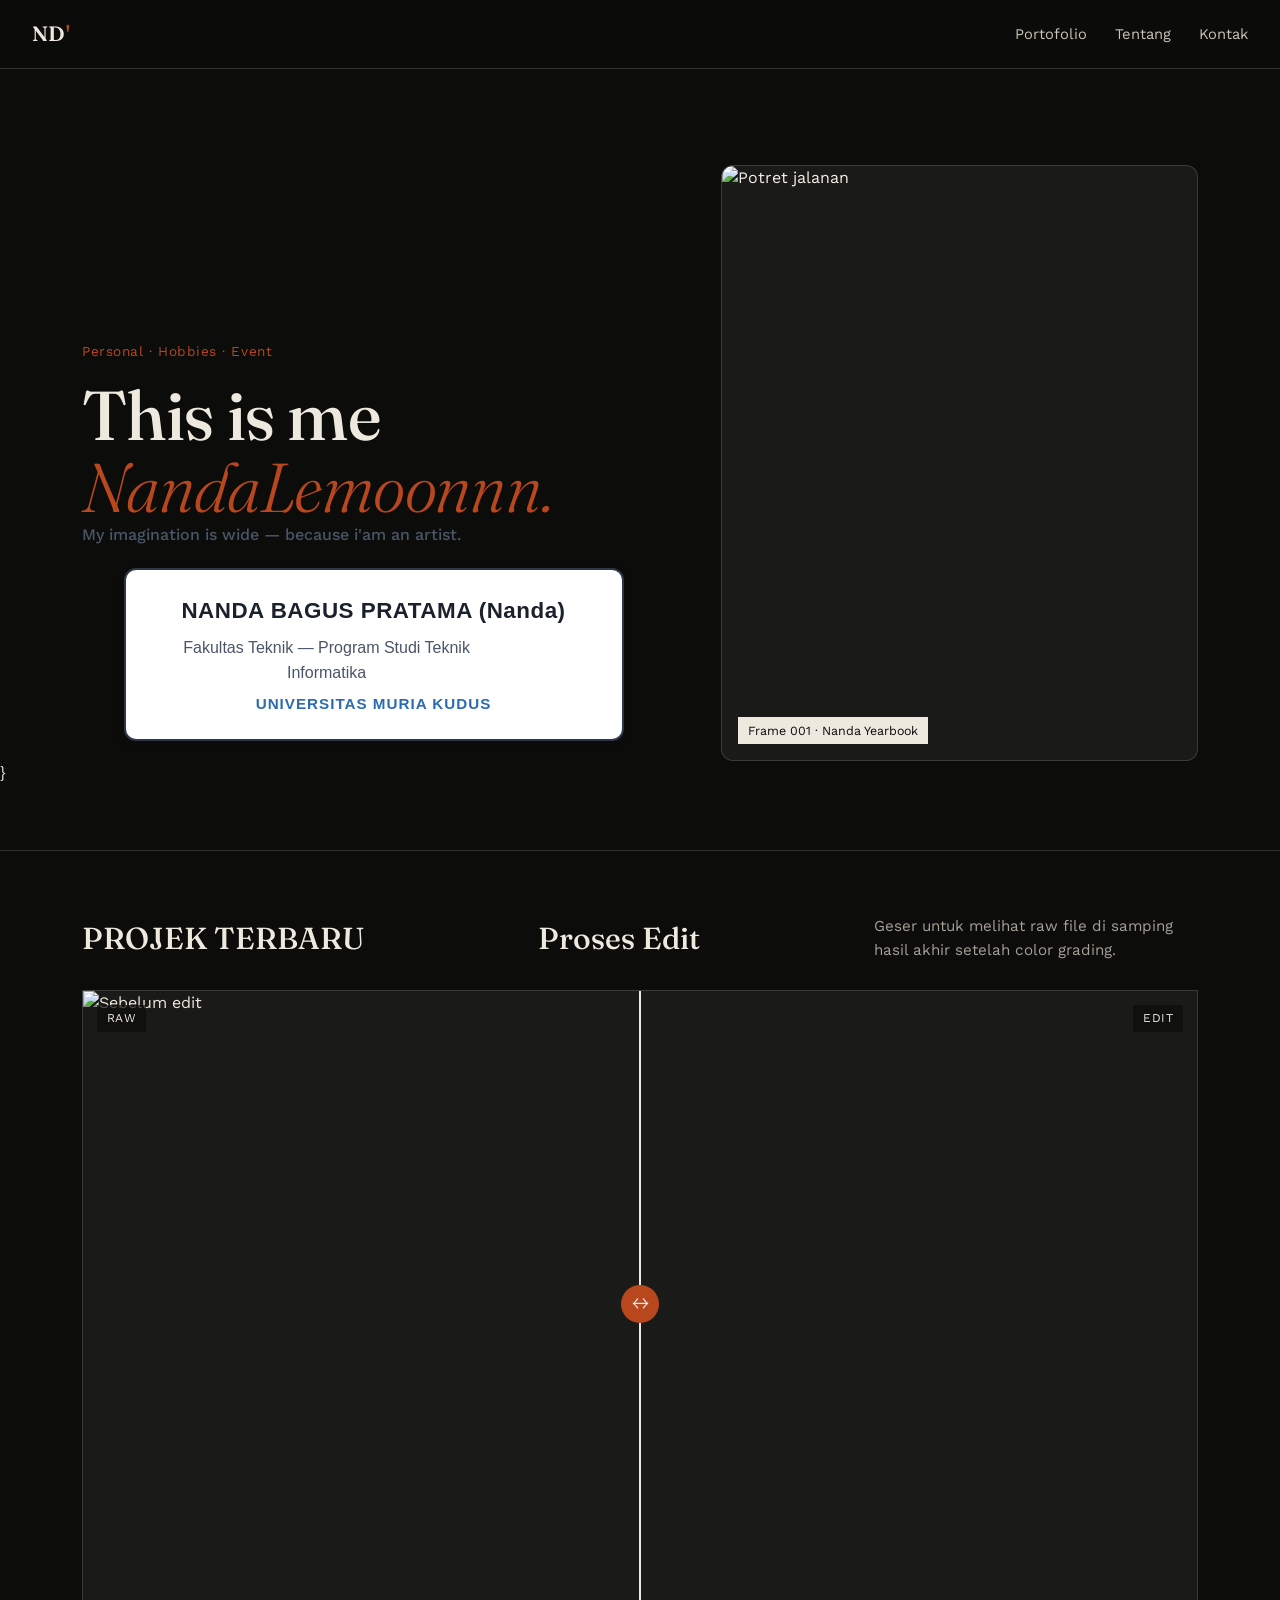
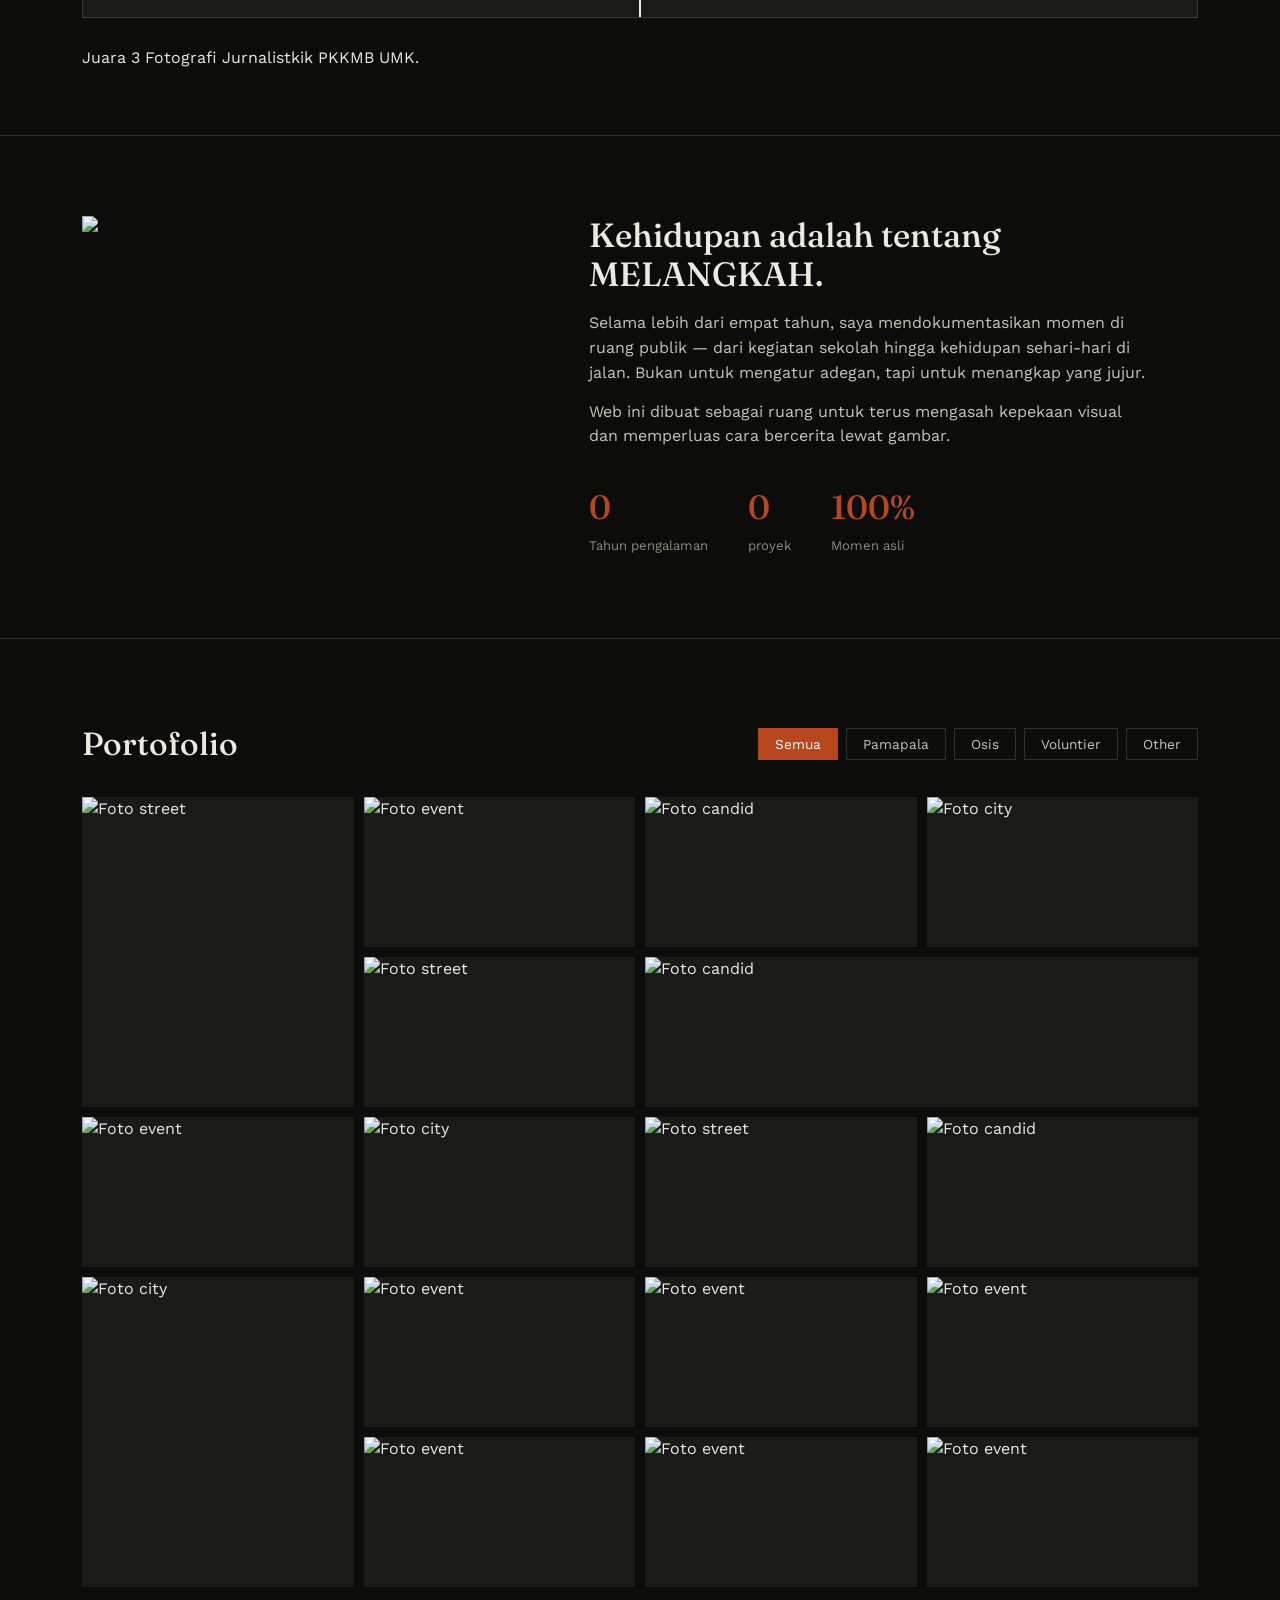
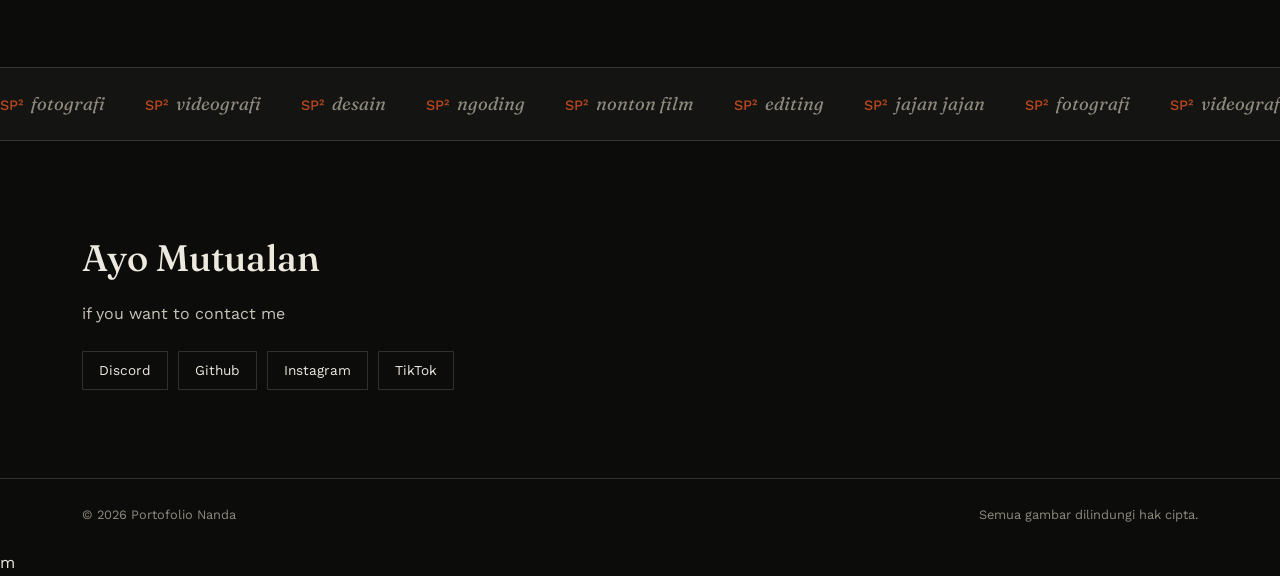
==== commit cd6aaa3c: "Update index.html" ====
--- a/index.html
+++ b/index.html
@@ -540,4 +540,5 @@
   startBackgroundMusic();
 </script>
 </body>
+m
 </html>
